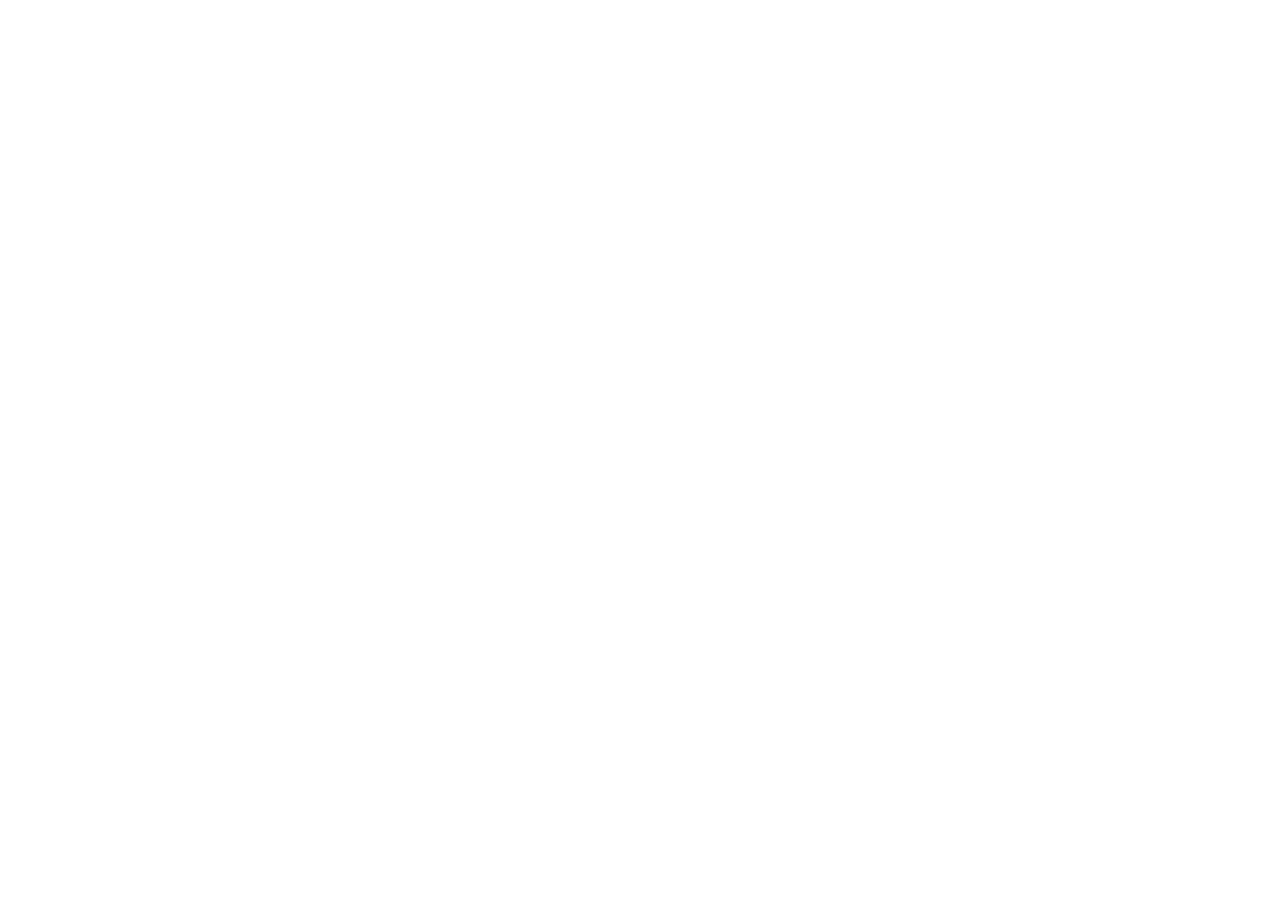
==== lesson01/index.html @ a2552bad "Module-1 lesson01 commit" ====
<!DOCTYPE html>
<html lang="en">
    <head>
        <meta charset="utf-8" />
        <meta name="viewport" content="width=device-width, initial-scale=1, shrink-to-fit=no" />
        <meta name="description" content="" />
        <meta name="author" content="" />
        <title>Methed Lessons</title>
        <script defer src="script.js"></script>
    </head>
    <body>
        
    </body>
</html>
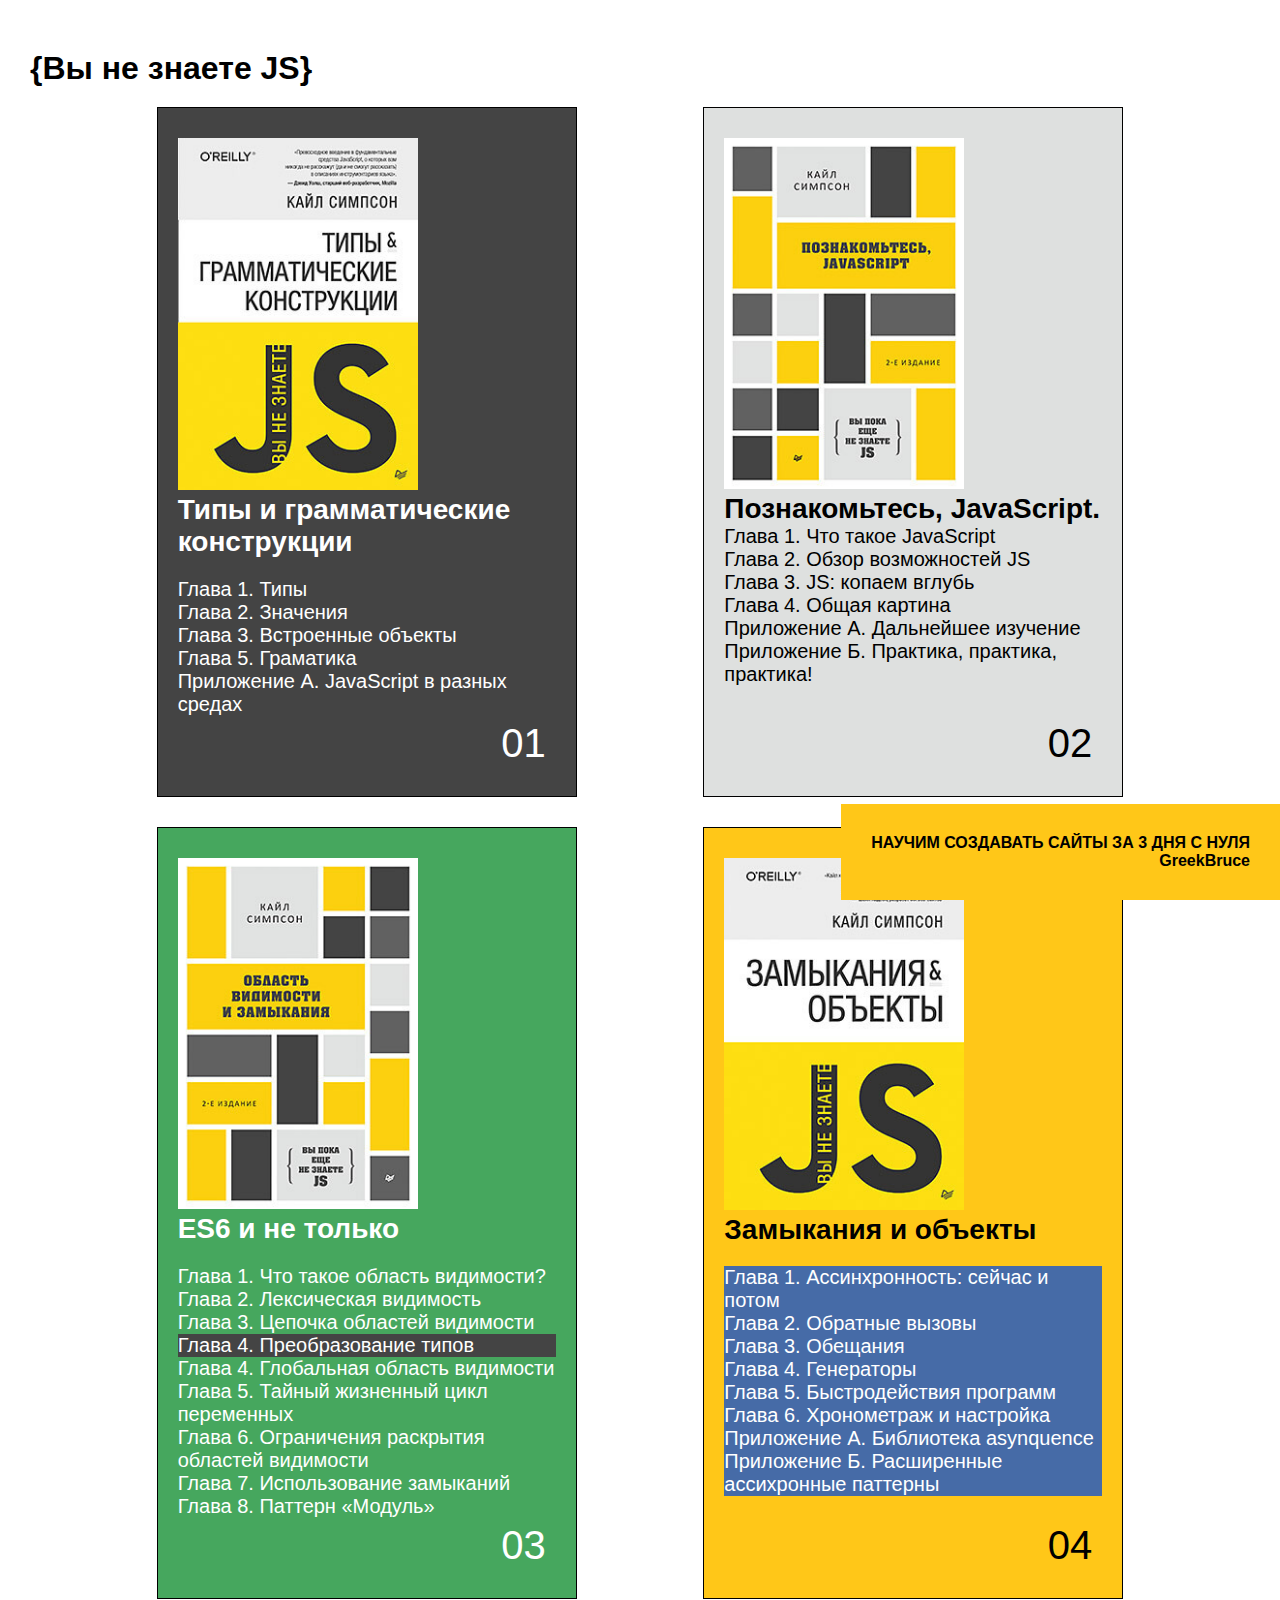
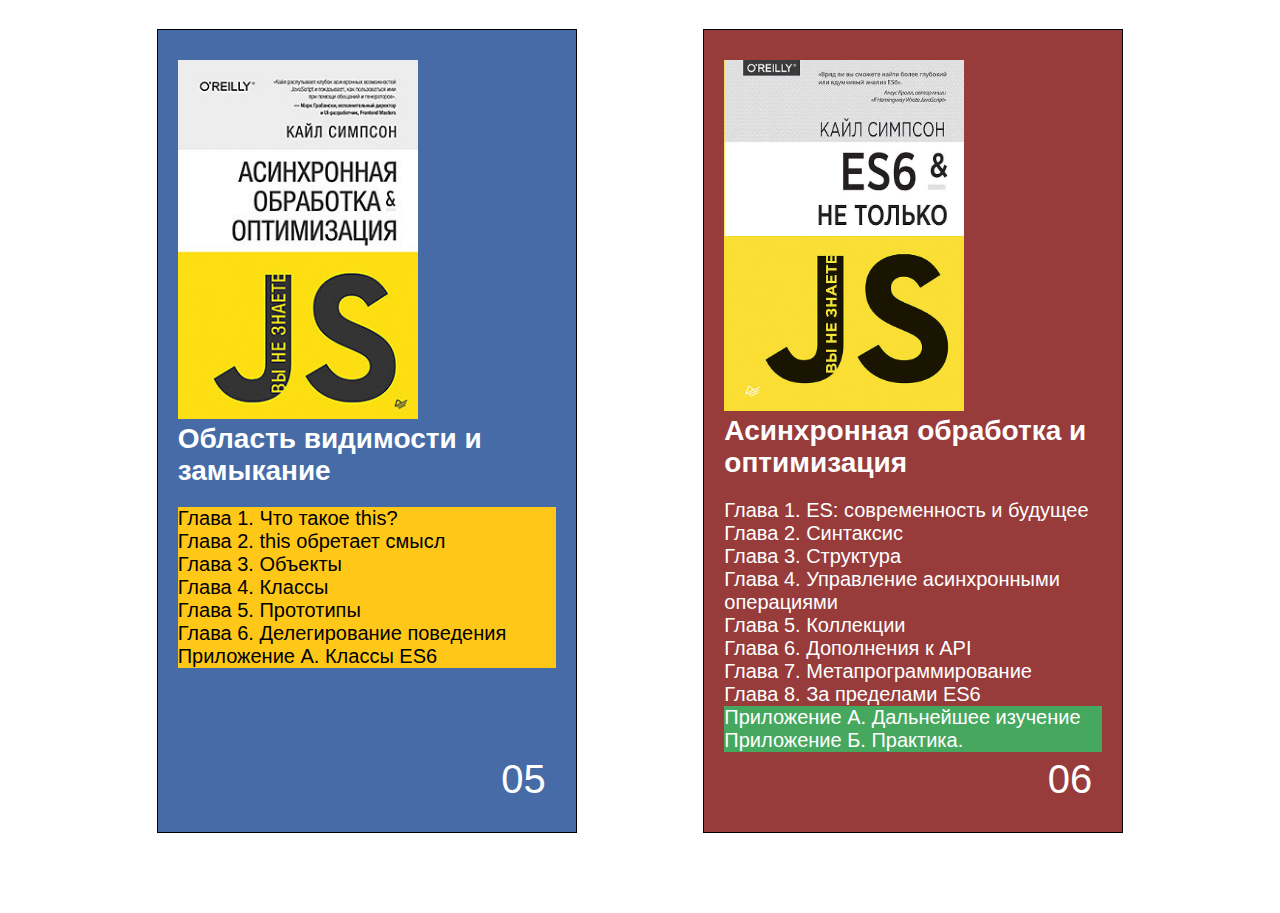
==== commit 298d9ee0: "Module 2, Lesson 1" ====
--- a/lesson01/index.html
+++ b/lesson01/index.html
@@ -1,14 +1,141 @@
-<!DOCTYPE html>
-<html lang="en">
-    <head>
-        <meta charset="utf-8" />
-        <meta name="viewport" content="width=device-width, initial-scale=1, shrink-to-fit=no" />
-        <meta name="description" content="" />
-        <meta name="author" content="" />
-        <title>Methed Lessons</title>
-        <script defer src="script.js"></script>
-    </head>
-    <body>
-        
-    </body>
-</html>
+<!DOCTYPE html>
+<html lang="ru">
+
+<head>
+  <meta charset="UTF-8">
+  <meta http-equiv="X-UA-Compatible" content="IE=edge">
+  <meta name="viewport" content="width=device-width, initial-scale=1.0">
+  <title>DOM</title>
+  <link rel="stylesheet" href="css/main.css">
+  <script src="js/main.js" defer></script>
+</head>
+
+<body>
+  <div class="container">
+    <h1 class="title" id="title">{Вы не знаете JS}</h1>
+
+    <ol class="items">
+      <li class="item item_four">
+        <div class="content">
+          <img class="item__image" src="image/four.jpg" alt="Типы и грамматические конструкции">
+          
+          <h2 class="item__title">Типы и грамматические конструкции</h2>
+          
+          <ol class="props__list">
+            <li class="props__item props__item_four">Глава 1. Типы</li>
+            <li class="props__item props__item_four">Глава 2. Значения</li>
+            <li class="props__item props__item_four">Глава 3. Встроенные объекты</li>
+            <li class="props__item props__item_four">Глава 5. Граматика</li>
+            <li class="props__item props__item_four">Приложение A. JavaScript в разных средах</li>
+          </ol>
+        </div>
+      </li>
+
+      <li class="item item_one">
+        <div class="content">
+          <img class="item__image" src="image/one.jpg" alt="Познакомьтесь, JavaScript.">
+          
+          <h2 name="title-items">Познакомьтесь, JavaScript.</h2>
+          
+          <ol class="props__list">
+            <li class="props__item props__item_one">Глава 1. Что такое JavaScript</li>
+            <li class="props__item props__item_one">Глава 2. Обзор возможностей JS</li>
+            <li class="props__item props__item_one">Глава 3. JS: копаем вглубь</li>
+            <li class="props__item props__item_one">Глава 4. Общая картина</li>
+            <li class="props__item props__item_one">Приложение А. Дальнейшее изучение</li>
+            <li class="props__item props__item_one">Приложение Б. Практика, практика, практика!</li>
+          </ol>
+        </div>
+      </li>
+
+      <li class="item item_two">
+        <div class="content">
+          <img class="item__image" src="image/two.jpg" alt="Область видимости и замыкание">
+          
+          <h2 class="item__title">ES6 и не только</h2>
+          
+          <ol class="props__list">
+            <li class="props__item props__item_two">Глава 1. Что такое область видимости?</li>
+            <li class="props__item props__item_two">Глава 2. Лексическая видимость</li>
+            <li class="props__item props__item_two">Глава 3. Цепочка областей видимости</li>
+            <li class="props__item props__item_four">Глава 4. Преобразование типов</li>
+            <li class="props__item props__item_two">Глава 4. Глобальная область видимости</li>
+            <li class="props__item props__item_two">Глава 5. Тайный жизненный цикл переменных</li>
+            <li class="props__item props__item_two">Глава 6. Ограничения раскрытия областей видимости</li>
+            <li class="props__item props__item_two">Глава 7. Использование замыканий</li>
+            <li class="props__item props__item_two">Глава 8. Паттерн «Модуль»</li>
+          </ol>
+        </div>
+      </li>
+
+      <li class="item item_three">
+        <div class="content">
+          <img class="item__image" src="image/three.jpg" alt="This и прототипы объектов">
+          
+          <h2 class="item__title">Замыкания и объекты</h2>
+          
+          <ol class="props__list">
+            <li class="props__item props__item_five">Глава 1. Ассинхронность: сейчас и потом</li>
+            <li class="props__item props__item_five">Глава 2. Обратные вызовы</li>
+            <li class="props__item props__item_five">Глава 3. Обещания</li>
+            <li class="props__item props__item_five">Глава 4. Генераторы</li>
+            <li class="props__item props__item_five">Глава 5. Быстродействия программ</li>
+            <li class="props__item props__item_five">Глава 6. Хронометраж и настройка</li>
+            <li class="props__item props__item_five">Приложение A. Библиотека asynquence</li>
+            <li class="props__item props__item_five">Приложение Б. Расширенные ассихронные паттерны</li>
+          </ol>
+        </div>
+      </li>
+
+
+
+      <li class="item item_five">
+
+        <div class="content">
+          <img class="item__image" src="image/five.jpg" alt="Асинхронная обработка и оптимизация">
+          
+          <h2 class="item__title">Область видимости и замыкание</h2>
+          
+          <ol class="props__list">
+            <li class="props__item props__item_three">Глава 1. Что такое this?</li>
+            <li class="props__item props__item_three">Глава 2. this обретает смысл</li>
+            <li class="props__item props__item_three">Глава 3. Объекты</li>
+            <li class="props__item props__item_three">Глава 4. Классы</li>
+            <li class="props__item props__item_three">Глава 5. Прототипы</li>
+            <li class="props__item props__item_three">Глава 6. Делегирование поведения</li>
+            <li class="props__item props__item_three">Приложение A. Классы ES6</li>
+          </ol>
+        </div>
+      </li>
+
+      <li class="item item_six">
+        <div class="content">
+          <img class="item__image" src="image/six.jpg" alt="ES6 и не только">
+          
+          <h2 class="item__title">Асинхронная обработка и оптимизация</h2>
+          
+          <ol class="props__list">
+            <li class="props__item props__item_six">Глава 1. ES: современность и будущее</li>
+            <li class="props__item props__item_six">Глава 2. Синтаксис</li>
+            <li class="props__item props__item_six">Глава 3. Структура</li>
+            <li class="props__item props__item_six">Глава 4. Управление асинхронными операциями</li>
+            <li class="props__item props__item_six">Глава 5. Коллекции</li>
+            <li class="props__item props__item_six">Глава 6. Дополнения к API</li>
+            <li class="props__item props__item_six">Глава 7. Метапрограммирование</li>
+            <li class="props__item props__item_six">Глава 8. За пределами ES6</li>
+            <li class="props__item props__item_two">Приложение А. Дальнейшее изучение</li>
+            <li class="props__item props__item_two">Приложение Б. Практика.</li>
+          </ol>
+        </div>
+      </li>
+    </ol>
+
+  </div>
+
+  <div class="ads">
+    НАУЧИМ СОЗДАВАТЬ САЙТЫ ЗА 3 ДНЯ С НУЛЯ <br>
+    GreekBruce
+  </div>
+</body>
+
+</html>--- a/lesson01/css/main.css
+++ b/lesson01/css/main.css
@@ -0,0 +1,161 @@
+html {
+  box-sizing: border-box;
+}
+
+*,
+*::before,
+*::after {
+  box-sizing: inherit;
+}
+
+body {
+  padding: 50px 0;
+  margin: 0;
+  position: relative;
+  font-family: -apple-system, BlinkMacSystemFont, 'Segoe UI', Roboto, Oxygen, Ubuntu, Cantarell, 'Open Sans', 'Helvetica Neue', sans-serif;
+}
+
+img {
+  max-width: 100%;
+  height: auto;
+}
+
+h1,
+h2,
+h3,
+ul,
+li,
+p,
+ol {
+  margin: 0;
+  padding: 0;
+}
+
+h1 {
+  margin-bottom: 20px;
+}
+
+a {
+  display: block;
+  margin-bottom: 20px;
+}
+
+ul,
+ol {
+  list-style: none;
+}
+
+h2 {
+  font-size: 28px;
+}
+
+
+.container {
+  margin: 0 auto;
+  max-width: 1400px;
+  padding: 0 30px;
+}
+
+.content {
+  padding: 30px 20px 80px;
+}
+
+.items {
+  counter-reset: list;
+  display: flex;
+  justify-content: space-evenly;
+  flex-wrap: wrap;
+}
+
+.item {
+  position: relative;
+  border: 1px solid black;
+  width: 420px;
+  min-height: 400px;
+  margin-bottom: 30px;
+  color: #fff;
+  background-color: #616161;
+}
+
+.item__title {
+  margin-bottom: 20px;
+}
+
+.item__image {
+  width: 240px;
+}
+
+.item:after {
+  counter-increment: list;
+  content: counter(list, decimal-leading-zero);
+  position: absolute;
+  bottom: 30px;
+  right: 30px;
+  color: inherit;
+  font-size: 40px;
+}
+
+.props__item {
+  font-size: 20px;
+}
+
+.item_one,
+.props__item_one {
+  background: #DEE0DF;
+  color: #000;
+}
+
+.item_two,
+.props__item_two {
+  background-color: #46a75e;
+  color: #fff;
+}
+
+.item_three,
+.props__item_three {
+  background-color: #ffc718;
+  color: #000;
+}
+
+.item_four,
+.props__item_four {
+  background: #444444;
+  color: #fff;
+}
+
+.item_five,
+.props__item_five {
+  background-color: #466ba7;
+  color: #fff;
+}
+
+.item_six,
+.props__item_six {
+  background-color: #973b3b;
+  color: #fff;
+}
+
+.ads {
+  position: fixed;
+  padding: 30px;
+  font-weight: 700;
+  right: 0;
+  bottom: 0;
+  text-align: right;
+  background-color: #ffc718;
+  animation: color 3s ease-in-out infinite;
+}
+
+@keyframes color {
+  0% {
+    background-color: #973b3b;
+    color: #fff;
+  }
+  50% {
+    background-color: #46a75e;
+  }
+  100% {
+    background-color: #ffc718;
+  }
+}
+
